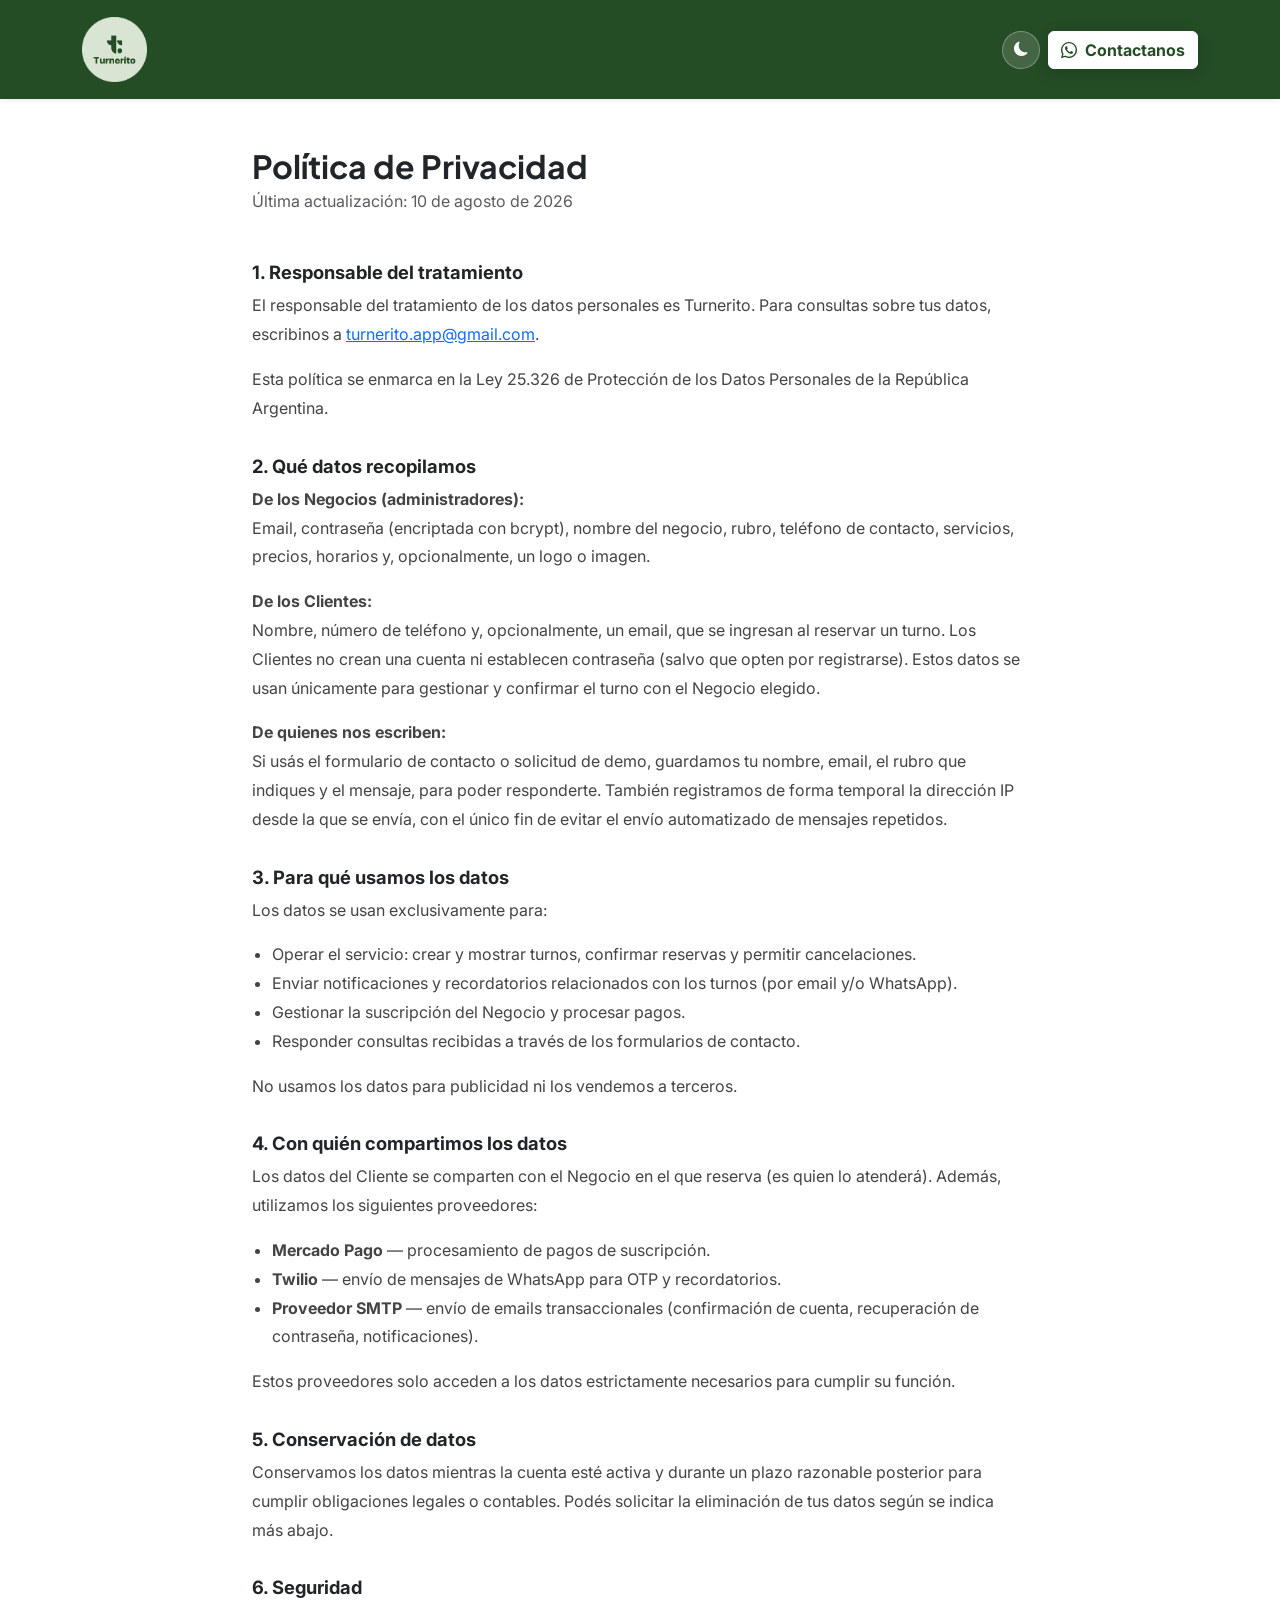
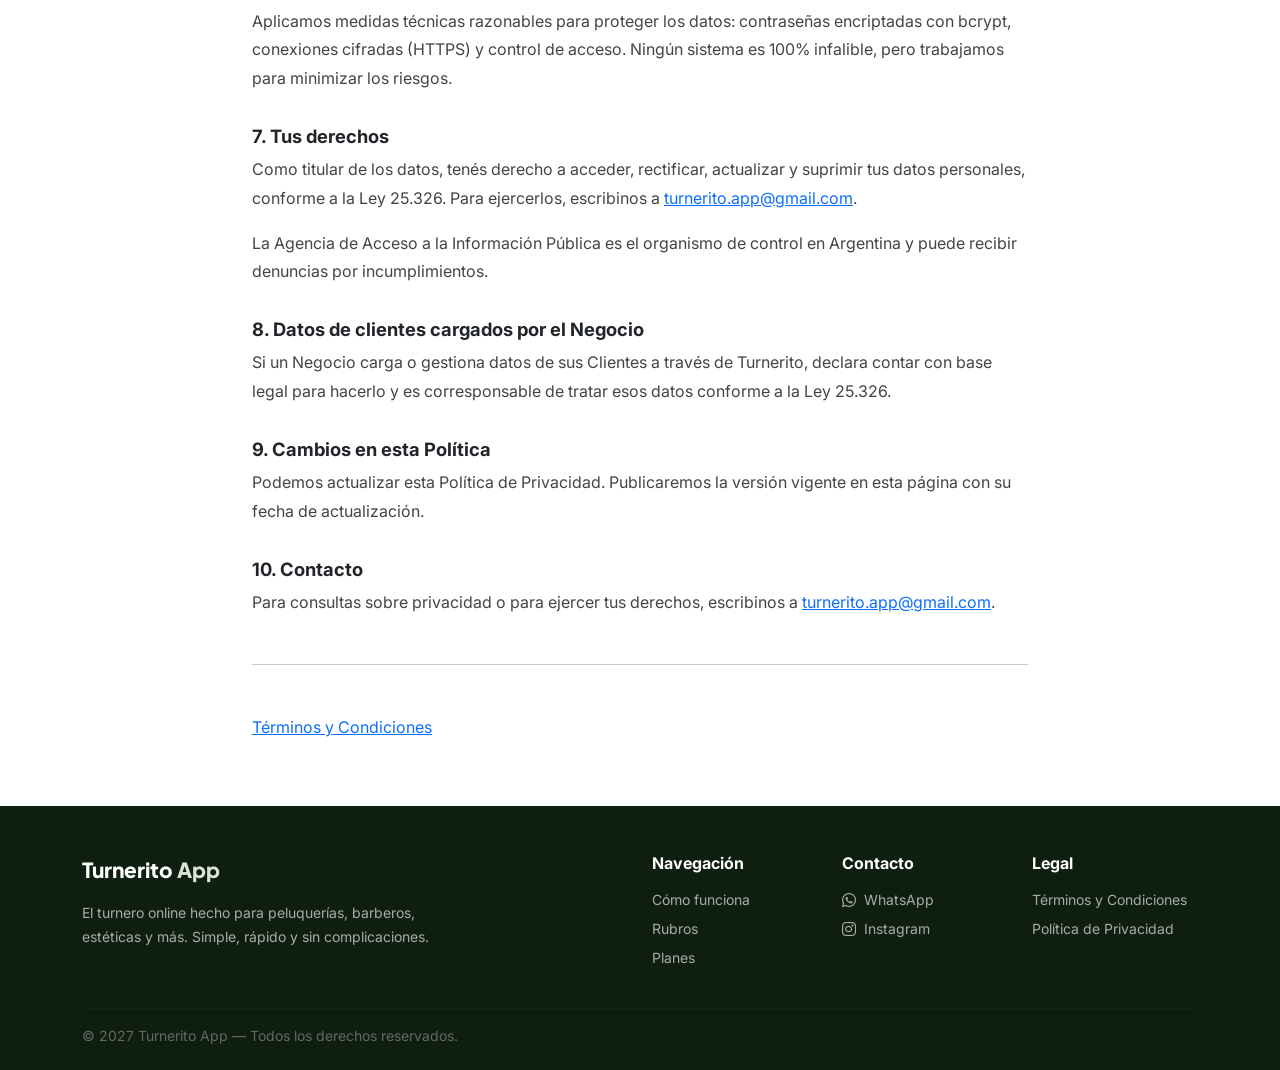
==== privacidad.html @ 72958092 "feat: add Términos y Condiciones and Política de Privacidad pages - Create terminos.html (/terminos)" ====
<!DOCTYPE html>
<html lang="es">

<head>
    <!-- Google Analytics -->
    <script async src="https://www.googletagmanager.com/gtag/js?id=G-C1MW4RNTQC"></script>
    <script>
      window.dataLayer = window.dataLayer || [];
      function gtag(){dataLayer.push(arguments);}
      gtag('js', new Date());
      gtag('config', 'G-C1MW4RNTQC');
    </script>

    <meta charset="UTF-8">
    <script>!function(){var t=localStorage.getItem('landing-theme')||(window.matchMedia('(prefers-color-scheme: dark)').matches?'dark':'light');document.documentElement.setAttribute('data-bs-theme',t);}();</script>
    <meta name="viewport" content="width=device-width, initial-scale=1.0">
    <title>Política de Privacidad — Turnerito App</title>

    <meta name="description" content="Política de Privacidad de Turnerito App.">
    <meta name="robots" content="noindex, follow">

    <!-- Favicon -->
    <link rel="icon" type="image/x-icon" href="img/isologotipo_circular.ico">
    <link rel="shortcut icon" type="image/x-icon" href="img/isologotipo_circular.ico">

    <!-- Fuentes -->
    <link rel="preconnect" href="https://fonts.googleapis.com">
    <link rel="preconnect" href="https://fonts.gstatic.com" crossorigin>
    <link href="https://fonts.googleapis.com/css2?family=Inter:wght@300;400;500;600;700;800&family=Plus+Jakarta+Sans:wght@700;800;900&display=swap" rel="stylesheet">

    <!-- Dark mode -->
    <link rel="stylesheet" href="css/dark-mode.css">

    <!-- Bootstrap 5 -->
    <link href="https://cdn.jsdelivr.net/npm/bootstrap@5.3.3/dist/css/bootstrap.min.css" rel="stylesheet" integrity="sha384-QWTKZyjpPEjISv5WaRU9OFeRpok6YctnYmDr5pNlyT2bRjXh0JMhjY6hW+ALEwIH" crossorigin="anonymous">
    <!-- Bootstrap Icons -->
    <link rel="stylesheet" href="https://cdn.jsdelivr.net/npm/bootstrap-icons@1.11.3/font/bootstrap-icons.min.css">

    <style>
        :root {
            --turnerito-rich-black: #0D0D0D;
            --turnerito-bangladesh-green: #1a3a1b;
            --turnerito-mountain-meadow: #244C25;
            --turnerito-accent: #3a8a3b;
            --turnerito-caribbean-green: #D8E5D2;
            --turnerito-anti-flash-white: #F0F2F5;
            --turnerito-pine: #061816;
            --turnerito-basil: #164B43;
            --bs-body-font-family: "Inter", sans-serif;
            --font-display: "Plus Jakarta Sans", "Inter", sans-serif;
        }

        body {
            font-family: "Inter", sans-serif;
        }

        .navbar {
            background-color: var(--turnerito-mountain-meadow) !important;
        }

        .navbar-brand img {
            height: 65px;
            width: auto;
            object-fit: contain;
        }

        .legal-content h2 {
            font-size: 1.15rem;
            font-weight: 700;
            margin-top: 2rem;
            margin-bottom: 0.5rem;
        }

        .legal-content p,
        .legal-content li {
            line-height: 1.8;
            color: #444;
        }

        [data-bs-theme="dark"] .legal-content p,
        [data-bs-theme="dark"] .legal-content li {
            color: #94a3b8;
        }

        .legal-content ul {
            padding-left: 1.25rem;
        }

        .dark-mode-toggle {
            background: rgba(255,255,255,0.15);
            border: 1px solid rgba(255,255,255,0.3);
            border-radius: 50%;
            width: 38px;
            height: 38px;
            display: flex;
            align-items: center;
            justify-content: center;
            cursor: pointer;
            color: white;
            font-size: 0.9rem;
            transition: background 0.2s;
        }
        .dark-mode-toggle:hover {
            background: rgba(255,255,255,0.25);
        }
    </style>
</head>

<body>

<!-- Navbar -->
<nav class="navbar navbar-expand-lg navbar-dark shadow-sm sticky-top">
    <div class="container py-1">
        <a class="navbar-brand d-flex align-items-center" href="/">
            <img src="img/isologotipo_completo_circular_positivo.png.png" alt="Turnerito App">
        </a>
        <div class="d-flex align-items-center gap-2">
            <button class="dark-mode-toggle" aria-label="Cambiar tema" title="Cambiar tema">
              <i class="bi bi-moon-fill"></i>
            </button>
            <a href="https://wa.me/5493515303017?text=Hola!%20Quiero%20saber%20m%C3%A1s%20sobre%20Turnerito%20%F0%9F%93%85"
               class="btn fw-bold d-none d-sm-inline-flex"
               style="background-color: white; color: var(--turnerito-mountain-meadow); border-color: white; box-shadow: 0 4px 15px rgba(0,0,0,0.15);"
               target="_blank">
                <i class="bi bi-whatsapp me-2"></i> Contactanos
            </a>
        </div>
    </div>
</nav>

<!-- Contenido -->
<main class="py-5">
    <div class="container" style="max-width: 800px;">

        <h1 class="fw-bold mb-1" style="font-family: var(--font-display); font-size: 2rem;">Política de Privacidad</h1>
        <p class="text-muted mb-5">Última actualización: 10 de agosto de 2026</p>

        <div class="legal-content">

            <h2>1. Responsable del tratamiento</h2>
            <p>El responsable del tratamiento de los datos personales es Turnerito. Para consultas sobre tus datos, escribinos a <a href="mailto:turnerito.app@gmail.com">turnerito.app@gmail.com</a>.</p>
            <p>Esta política se enmarca en la Ley 25.326 de Protección de los Datos Personales de la República Argentina.</p>

            <h2>2. Qué datos recopilamos</h2>

            <p><strong>De los Negocios (administradores):</strong><br>
            Email, contraseña (encriptada con bcrypt), nombre del negocio, rubro, teléfono de contacto, servicios, precios, horarios y, opcionalmente, un logo o imagen.</p>

            <p><strong>De los Clientes:</strong><br>
            Nombre, número de teléfono y, opcionalmente, un email, que se ingresan al reservar un turno. Los Clientes no crean una cuenta ni establecen contraseña (salvo que opten por registrarse). Estos datos se usan únicamente para gestionar y confirmar el turno con el Negocio elegido.</p>

            <p><strong>De quienes nos escriben:</strong><br>
            Si usás el formulario de contacto o solicitud de demo, guardamos tu nombre, email, el rubro que indiques y el mensaje, para poder responderte. También registramos de forma temporal la dirección IP desde la que se envía, con el único fin de evitar el envío automatizado de mensajes repetidos.</p>

            <h2>3. Para qué usamos los datos</h2>
            <p>Los datos se usan exclusivamente para:</p>
            <ul>
                <li>Operar el servicio: crear y mostrar turnos, confirmar reservas y permitir cancelaciones.</li>
                <li>Enviar notificaciones y recordatorios relacionados con los turnos (por email y/o WhatsApp).</li>
                <li>Gestionar la suscripción del Negocio y procesar pagos.</li>
                <li>Responder consultas recibidas a través de los formularios de contacto.</li>
            </ul>
            <p>No usamos los datos para publicidad ni los vendemos a terceros.</p>

            <h2>4. Con quién compartimos los datos</h2>
            <p>Los datos del Cliente se comparten con el Negocio en el que reserva (es quien lo atenderá). Además, utilizamos los siguientes proveedores:</p>
            <ul>
                <li><strong>Mercado Pago</strong> — procesamiento de pagos de suscripción.</li>
                <li><strong>Twilio</strong> — envío de mensajes de WhatsApp para OTP y recordatorios.</li>
                <li><strong>Proveedor SMTP</strong> — envío de emails transaccionales (confirmación de cuenta, recuperación de contraseña, notificaciones).</li>
            </ul>
            <p>Estos proveedores solo acceden a los datos estrictamente necesarios para cumplir su función.</p>

            <h2>5. Conservación de datos</h2>
            <p>Conservamos los datos mientras la cuenta esté activa y durante un plazo razonable posterior para cumplir obligaciones legales o contables. Podés solicitar la eliminación de tus datos según se indica más abajo.</p>

            <h2>6. Seguridad</h2>
            <p>Aplicamos medidas técnicas razonables para proteger los datos: contraseñas encriptadas con bcrypt, conexiones cifradas (HTTPS) y control de acceso. Ningún sistema es 100% infalible, pero trabajamos para minimizar los riesgos.</p>

            <h2>7. Tus derechos</h2>
            <p>Como titular de los datos, tenés derecho a acceder, rectificar, actualizar y suprimir tus datos personales, conforme a la Ley 25.326. Para ejercerlos, escribinos a <a href="mailto:turnerito.app@gmail.com">turnerito.app@gmail.com</a>.</p>
            <p>La Agencia de Acceso a la Información Pública es el organismo de control en Argentina y puede recibir denuncias por incumplimientos.</p>

            <h2>8. Datos de clientes cargados por el Negocio</h2>
            <p>Si un Negocio carga o gestiona datos de sus Clientes a través de Turnerito, declara contar con base legal para hacerlo y es corresponsable de tratar esos datos conforme a la Ley 25.326.</p>

            <h2>9. Cambios en esta Política</h2>
            <p>Podemos actualizar esta Política de Privacidad. Publicaremos la versión vigente en esta página con su fecha de actualización.</p>

            <h2>10. Contacto</h2>
            <p>Para consultas sobre privacidad o para ejercer tus derechos, escribinos a <a href="mailto:turnerito.app@gmail.com">turnerito.app@gmail.com</a>.</p>

            <hr class="my-5">
            <p><a href="/terminos">Términos y Condiciones</a></p>

        </div>
    </div>
</main>

<!-- Footer -->
<footer style="background-color: #0e1f0f; color: #aaa;" class="pt-5 pb-4 mt-0">
    <div class="container">
        <div class="row g-4 mb-4">
            <div class="col-lg-4">
                <div class="mb-3">
                    <span style="font-family: var(--font-display); font-size: 1.3rem; font-weight: 800; color: white;">Turnerito <span style="color: var(--turnerito-caribbean-green);">App</span></span>
                </div>
                <p class="small" style="color: #aaa; line-height: 1.7;">El turnero online hecho para peluquerías, barberos, estéticas y más. Simple, rápido y sin complicaciones.</p>
            </div>
            <div class="col-6 col-lg-2 offset-lg-2">
                <h6 class="fw-bold mb-3" style="color: white;">Navegación</h6>
                <ul class="list-unstyled small">
                    <li class="mb-2"><a href="/#como-funciona" style="color: #aaa; text-decoration: none;">Cómo funciona</a></li>
                    <li class="mb-2"><a href="/#para-quien" style="color: #aaa; text-decoration: none;">Rubros</a></li>
                    <li class="mb-2"><a href="/#planes" style="color: #aaa; text-decoration: none;">Planes</a></li>
                </ul>
            </div>
            <div class="col-6 col-lg-2">
                <h6 class="fw-bold mb-3" style="color: white;">Contacto</h6>
                <ul class="list-unstyled small">
                    <li class="mb-2">
                        <a href="https://wa.me/5493515303017" target="_blank" style="color: #aaa; text-decoration: none;">
                            <i class="bi bi-whatsapp me-1"></i> WhatsApp
                        </a>
                    </li>
                    <li class="mb-2">
                        <a href="https://www.instagram.com/turnerito.app" target="_blank" style="color: #aaa; text-decoration: none;">
                            <i class="bi bi-instagram me-1"></i> Instagram
                        </a>
                    </li>
                </ul>
            </div>
            <div class="col-6 col-lg-2">
                <h6 class="fw-bold mb-3" style="color: white;">Legal</h6>
                <ul class="list-unstyled small">
                    <li class="mb-2"><a href="/terminos" style="color: #aaa; text-decoration: none;">Términos y Condiciones</a></li>
                    <li class="mb-2"><a href="/privacidad" style="color: #aaa; text-decoration: none;">Política de Privacidad</a></li>
                </ul>
            </div>
        </div>
        <hr style="border-color: rgba(255,255,255,0.1);">
        <div class="d-flex flex-column flex-md-row justify-content-between align-items-center small" style="color: #666;">
            <span>&copy; 2027 Turnerito App &mdash; Todos los derechos reservados.</span>
        </div>
    </div>
</footer>

<!-- Bootstrap JS -->
<script src="https://cdn.jsdelivr.net/npm/bootstrap@5.3.3/dist/js/bootstrap.bundle.min.js" crossorigin="anonymous"></script>
<script src="js/dark-mode.js"></script>

</body>
</html>
---- css/dark-mode.css ----
/* ============================================================
   TURNERITO APP — DARK MODE
   Activado con: <html data-bs-theme="dark">
   ============================================================ */

/* ── 1. Variables CSS ───────────────────────────────────────── */
[data-bs-theme="dark"] {
  --turnerito-rich-black:        #f1f5f9;
  --turnerito-anti-flash-white:  #0f172a;
  --turnerito-caribbean-green:   #334155;
  --dm-body-bg:                  #0f172a;
  --dm-surface:                  #1e293b;
  --dm-surface-2:                #243447;
  --dm-border:                   #334155;
  --dm-text-primary:             #f1f5f9;
  --dm-text-muted:               #94a3b8;
  --dm-accent:                   #6ee7b7;
  --dm-accent-hover:             #86efac;
}

/* ── 2. Base ────────────────────────────────────────────────── */
[data-bs-theme="dark"] body {
  background-color: #0f172a !important;
  color: #f1f5f9 !important;
}

[data-bs-theme="dark"] h1,
[data-bs-theme="dark"] h2,
[data-bs-theme="dark"] h3,
[data-bs-theme="dark"] h4,
[data-bs-theme="dark"] h5,
[data-bs-theme="dark"] h6 { color: #f1f5f9 !important; }

[data-bs-theme="dark"] p   { color: #94a3b8 !important; }
[data-bs-theme="dark"] li  { color: #94a3b8 !important; }
[data-bs-theme="dark"] span { color: inherit; }

[data-bs-theme="dark"] hr {
  border-color: #334155 !important;
  opacity: 1;
}

/* ── 3. Links ───────────────────────────────────────────────── */
[data-bs-theme="dark"] a:not(.btn):not(.nav-link):not([class*="btn-"]):not(.whatsapp-float):not(.pricing-btn):not(.btn-cta):not(.navbar-brand) {
  color: #6ee7b7 !important;
}
[data-bs-theme="dark"] a:not(.btn):not(.nav-link):not([class*="btn-"]):not(.whatsapp-float):not(.pricing-btn):not(.btn-cta):not(.navbar-brand):hover {
  color: #86efac !important;
}

/* ── 4. Navbar ──────────────────────────────────────────────── */
[data-bs-theme="dark"] .navbar {
  background-color: #1e293b !important;
  border-bottom: 1px solid #334155;
}
[data-bs-theme="dark"] .navbar-brand,
[data-bs-theme="dark"] .nav-link { color: #f1f5f9 !important; }

/* ── 5. Secciones bg-light / bg-white ──────────────────────── */
[data-bs-theme="dark"] .bg-light,
[data-bs-theme="dark"] .bg-white {
  background-color: #1e293b !important;
}

/* Sección con style inline background:#fff */
[data-bs-theme="dark"] section[style*="background"] {
  background: #1e293b !important;
}

/* Hero */
[data-bs-theme="dark"] .hero-section {
  background: linear-gradient(135deg, #0f172a 0%, #1e293b 100%) !important;
}

/* final-cta usa la variable --turnerito-anti-flash-white que ya se sobreescribió,
   pero forzamos por si el valor se resuelve antes */
[data-bs-theme="dark"] .final-cta {
  background: #0f172a !important;
}

/* ── 6. Cards genéricas ─────────────────────────────────────── */
[data-bs-theme="dark"] .card,
[data-bs-theme="dark"] [class*="-card"] {
  background-color: #1e293b !important;
  border-color: #334155 !important;
  color: #f1f5f9 !important;
}
[data-bs-theme="dark"] .card-header,
[data-bs-theme="dark"] .card-footer {
  background-color: #243447 !important;
  border-color: #334155 !important;
}

/* ── 7. Benefit / Use-case / Step / Profession / Pricing cards ─ */
[data-bs-theme="dark"] .benefit-card,
[data-bs-theme="dark"] .use-case-card,
[data-bs-theme="dark"] .step-card,
[data-bs-theme="dark"] .profession-card,
[data-bs-theme="dark"] .pricing-card {
  background: #1e293b !important;
  border-color: #334155 !important;
  color: #f1f5f9 !important;
}

[data-bs-theme="dark"] .benefit-title,
[data-bs-theme="dark"] .use-case-title,
[data-bs-theme="dark"] .step-title,
[data-bs-theme="dark"] .pricing-title { color: #f1f5f9 !important; }

[data-bs-theme="dark"] .benefit-description,
[data-bs-theme="dark"] .use-case-desc,
[data-bs-theme="dark"] .step-description,
[data-bs-theme="dark"] .pricing-subtitle,
[data-bs-theme="dark"] .price-period    { color: #94a3b8 !important; }

[data-bs-theme="dark"] .use-case-list li { color: #94a3b8 !important; }

[data-bs-theme="dark"] .pricing-features .feature       { color: #cbd5e1 !important; border-bottom-color: #334155 !important; }
[data-bs-theme="dark"] .pricing-features .feature-disabled { color: #64748b !important; border-bottom-color: #334155 !important; }

/* Featured pricing card */
[data-bs-theme="dark"] .pricing-card.featured {
  border-color: #6ee7b7 !important;
}

/* ── 8. Feature bubbles ─────────────────────────────────────── */
[data-bs-theme="dark"] .feature-bubble {
  background: #1e293b !important;
  border-color: #334155 !important;
  box-shadow: 0 8px 25px rgba(0,0,0,0.4) !important;
}
[data-bs-theme="dark"] .text-mini { color: #f1f5f9 !important; }

/* ── 9. Feature badges (management section) ─────────────────── */
[data-bs-theme="dark"] .feature-badge {
  background: #1e293b !important;
  border-color: #334155 !important;
  color: #f1f5f9 !important;
}

/* ── 10. Mini calendar / payment / whatsapp previews ────────── */
[data-bs-theme="dark"] .calendar-day {
  background: #334155 !important;
}
[data-bs-theme="dark"] .calendar-day.active { background: #244C25 !important; }
[data-bs-theme="dark"] .calendar-day.booked { background: #334155 !important; }

[data-bs-theme="dark"] .payment-card {
  background: #243447 !important;
  border-color: #475569 !important;
}
[data-bs-theme="dark"] .payment-brand { color: #94a3b8 !important; }

[data-bs-theme="dark"] .whatsapp-message {
  background: #1a4a2e !important;
  box-shadow: 0 2px 5px rgba(0,0,0,0.3) !important;
}
[data-bs-theme="dark"] .message-text { color: #f1f5f9 !important; }
[data-bs-theme="dark"] .message-time { color: #94a3b8 !important; }

/* ── 11. Link preview (step card) ──────────────────────────── */
[data-bs-theme="dark"] .link-preview {
  background: #243447 !important;
  border-color: #6ee7b7 !important;
}
[data-bs-theme="dark"] .link-text { color: #6ee7b7 !important; }

/* ── 12. Feature items (management list) ────────────────────── */
[data-bs-theme="dark"] .feature-item {
  background: rgba(255,255,255,0.05) !important;
}
[data-bs-theme="dark"] .feature-item:hover {
  background: rgba(255,255,255,0.08) !important;
}
[data-bs-theme="dark"] .feature-content h5 { color: #f1f5f9 !important; }
[data-bs-theme="dark"] .feature-content p   { color: #94a3b8 !important; }

/* ── 13. Screenshots section tab content ───────────────────── */
[data-bs-theme="dark"] .tab-content.bg-light {
  background-color: #243447 !important;
  border-color: #334155 !important;
}

/* ── 14. Screenshots nav pills ─────────────────────────────── */
[data-bs-theme="dark"] .screenshots-section .nav-pills .nav-link {
  color: #94a3b8 !important;
}
[data-bs-theme="dark"] .screenshots-section .nav-pills .nav-link.active {
  background-color: #244C25 !important;
  color: white !important;
}
[data-bs-theme="dark"] .screenshots-section .nav-pills .nav-link:hover:not(.active) {
  background-color: rgba(110,231,183,0.08) !important;
  border-color: #6ee7b7 !important;
  color: #6ee7b7 !important;
}

/* ── 15. Text utilities ─────────────────────────────────────── */
[data-bs-theme="dark"] .text-dark   { color: #f1f5f9 !important; }
[data-bs-theme="dark"] .text-muted  { color: #94a3b8 !important; }
[data-bs-theme="dark"] .text-primary { color: #6ee7b7 !important; }

/* ── 16. Section title / subtitle ──────────────────────────── */
[data-bs-theme="dark"] .section-title   { color: #f1f5f9 !important; }
[data-bs-theme="dark"] .section-subtitle { color: #94a3b8 !important; }

/* ── 17. Hero copy ──────────────────────────────────────────── */
[data-bs-theme="dark"] .hero-title    { color: #f1f5f9 !important; }
[data-bs-theme="dark"] .hero-subtitle { color: #94a3b8 !important; }

/* btn-hero-secondary outline button */
[data-bs-theme="dark"] .btn-hero-secondary {
  border-color: #6ee7b7 !important;
  color: #6ee7b7 !important;
}
[data-bs-theme="dark"] .btn-hero-secondary:hover {
  background-color: #6ee7b7 !important;
  color: #0f172a !important;
}

/* ── 18. CTA section ────────────────────────────────────────── */
[data-bs-theme="dark"] .cta-title    { color: #f1f5f9 !important; }
[data-bs-theme="dark"] .cta-subtitle { color: #94a3b8 !important; }
[data-bs-theme="dark"] .cta-trust-items { color: #94a3b8 !important; }
[data-bs-theme="dark"] .cta-trust-items span { color: #94a3b8 !important; }

/* ── 19. Borders / shadows ──────────────────────────────────── */
[data-bs-theme="dark"] .border       { border-color: #334155 !important; }
[data-bs-theme="dark"] .border-top   { border-top-color: #334155 !important; }
[data-bs-theme="dark"] .border-bottom { border-bottom-color: #334155 !important; }

[data-bs-theme="dark"] .shadow,
[data-bs-theme="dark"] .shadow-sm,
[data-bs-theme="dark"] .shadow-lg {
  box-shadow: 0 4px 20px rgba(0,0,0,0.5) !important;
}

/* ── 20. Images — subtle opacity ────────────────────────────── */
[data-bs-theme="dark"] .hero-image,
[data-bs-theme="dark"] .management-image,
[data-bs-theme="dark"] .tab-content img {
  opacity: 0.92;
}

/* ── 21. Dark mode toggle button ────────────────────────────── */
.dark-mode-toggle {
  background: transparent;
  border: 1px solid rgba(255,255,255,0.3);
  color: inherit;
  border-radius: 8px;
  padding: 6px 10px;
  cursor: pointer;
  line-height: 1;
  font-size: 1rem;
  transition: background 0.2s, border-color 0.2s;
}
.dark-mode-toggle:hover {
  background: rgba(255,255,255,0.1);
  border-color: rgba(255,255,255,0.5);
}

/* Profession card h3 text */
[data-bs-theme="dark"] .profession-card h3 { color: #f1f5f9 !important; }

/* Use-case tag in dark */
[data-bs-theme="dark"] .use-case-tag {
  background: rgba(110,231,183,0.12) !important;
  color: #6ee7b7 !important;
}
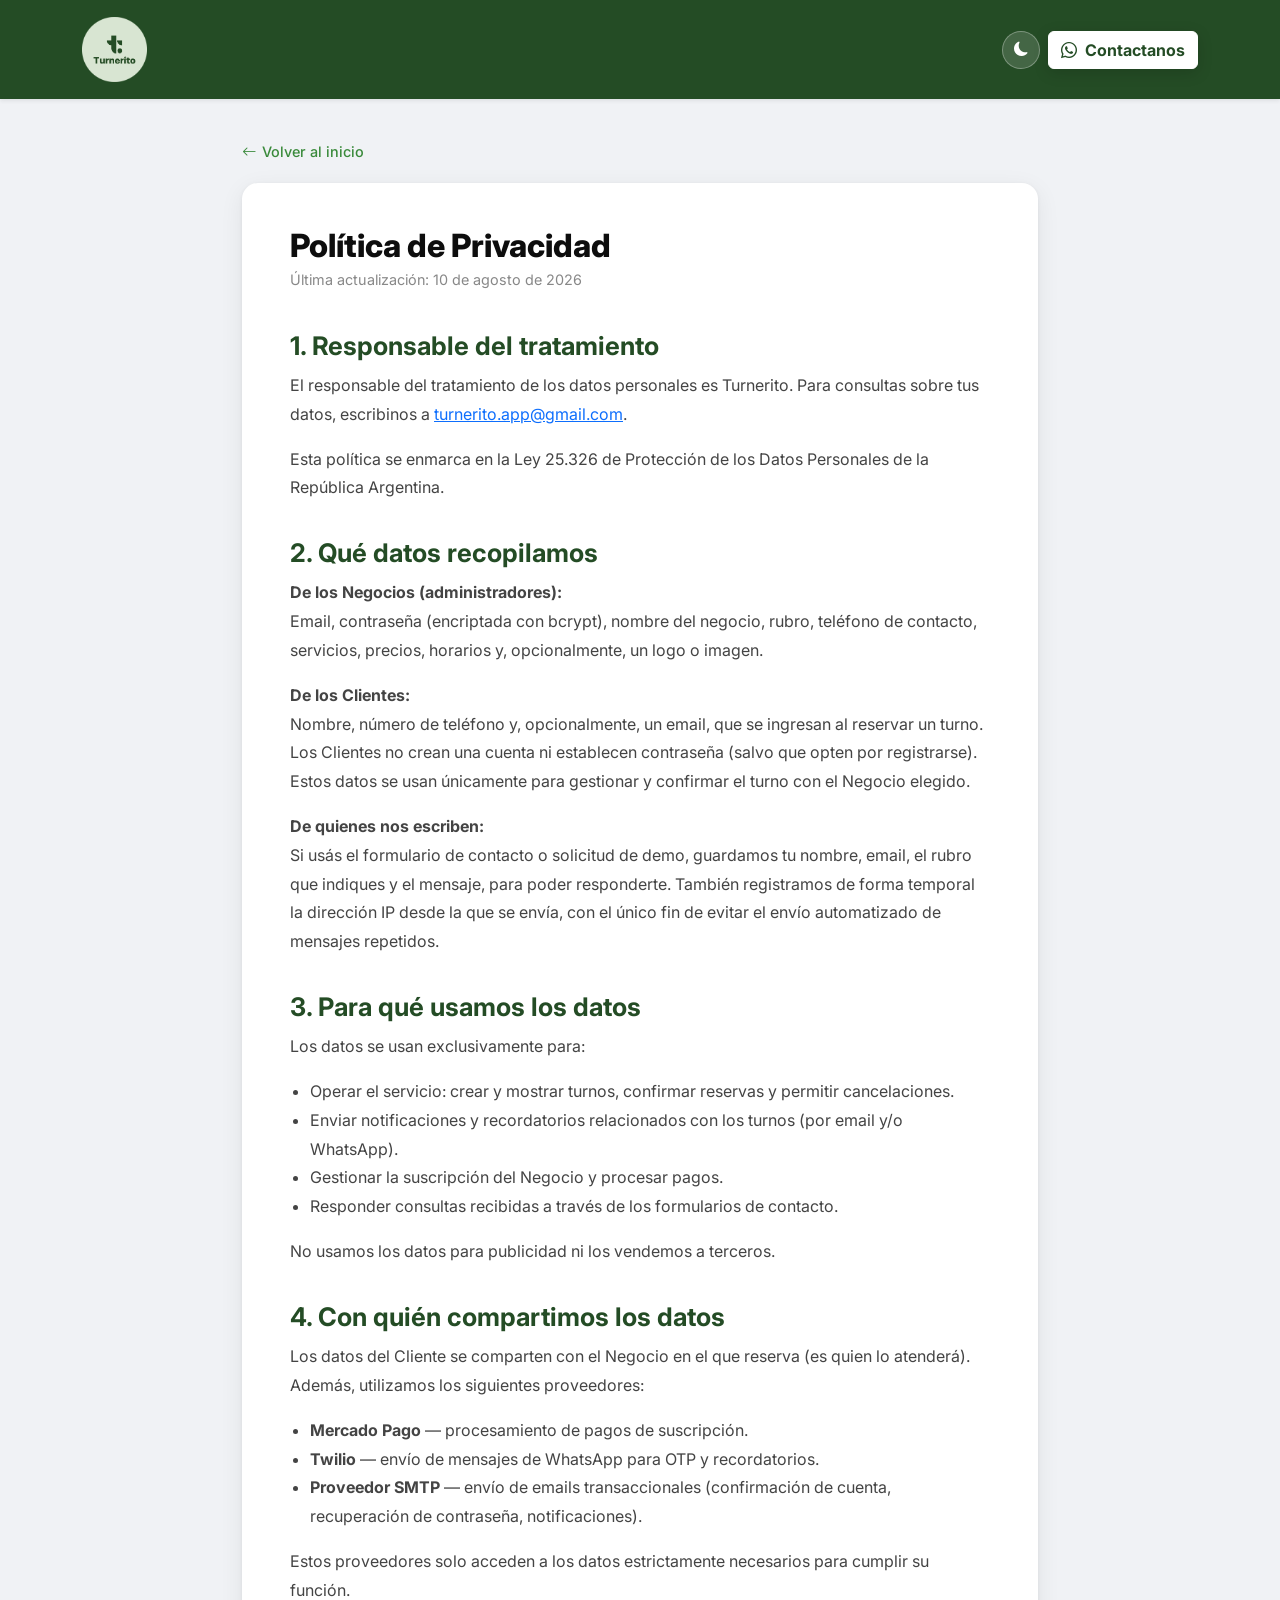
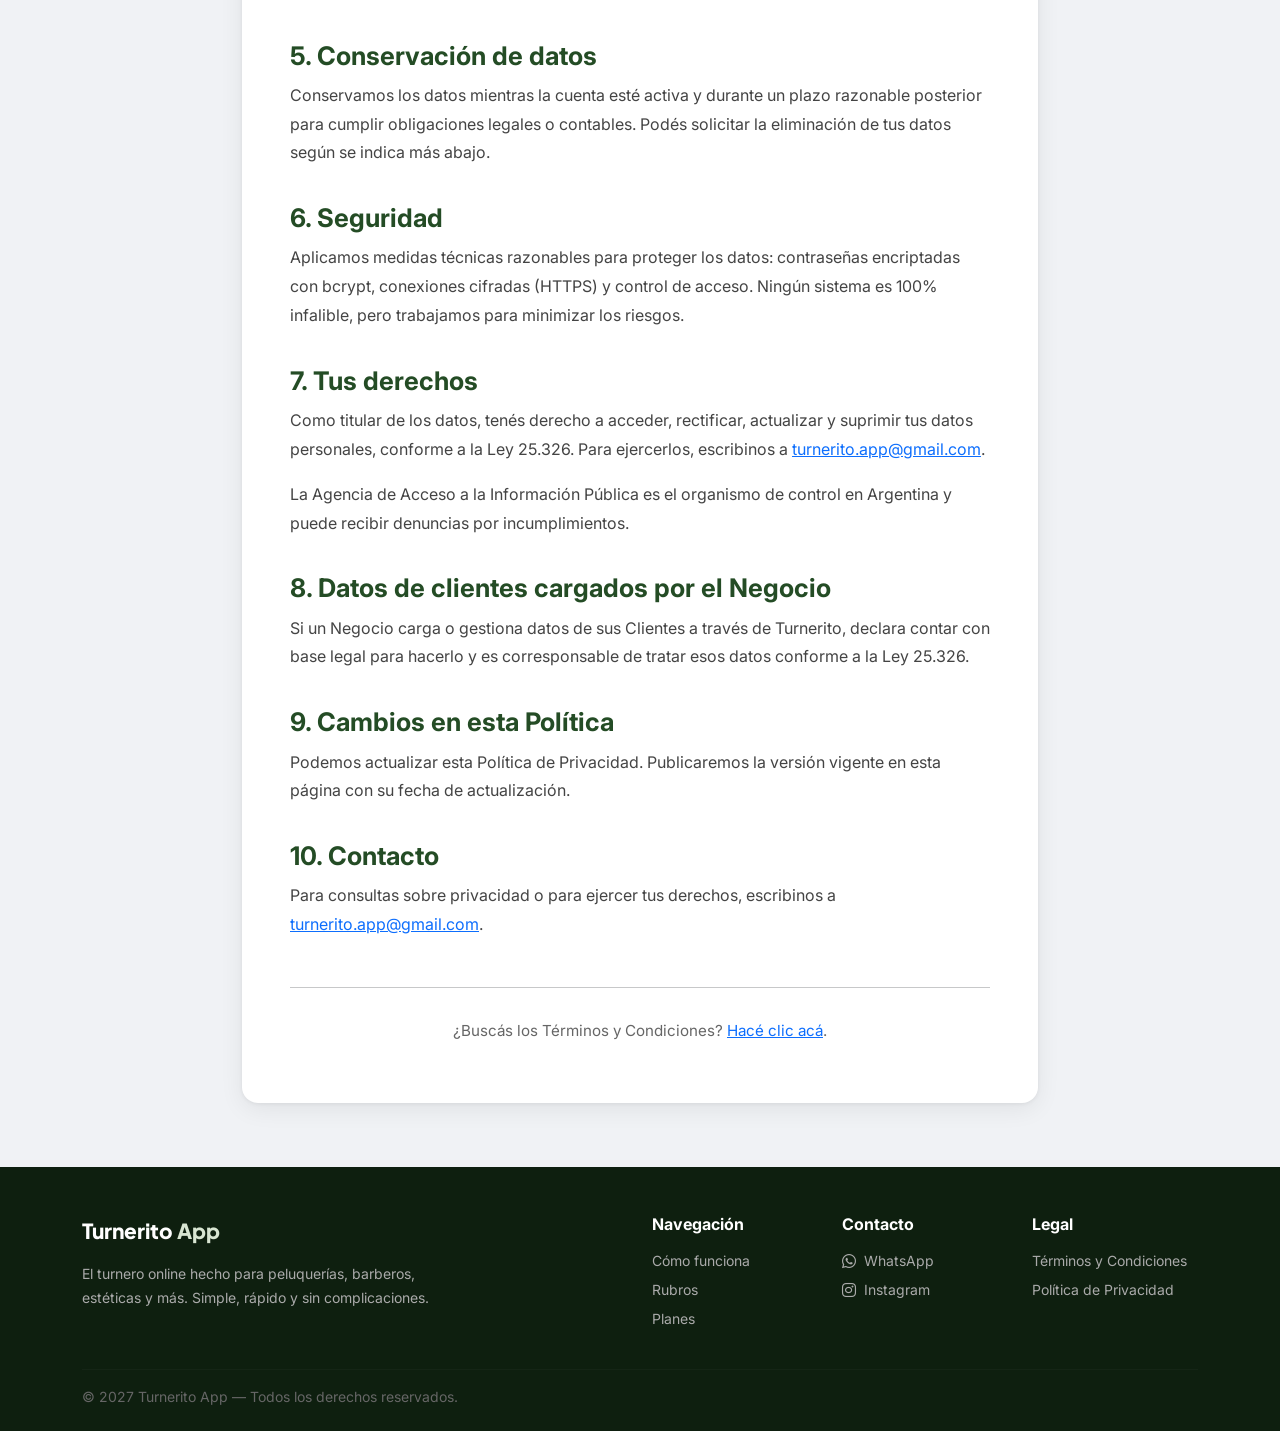
==== commit e9d11b70: "style: redesign legal pages with card layout matching app style" ====
--- a/privacidad.html
+++ b/privacidad.html
@@ -64,11 +64,51 @@
             object-fit: contain;
         }
 
+        .legal-page-bg {
+            background-color: #f0f2f5;
+            min-height: 100vh;
+            padding: 2.5rem 0 4rem;
+        }
+
+        .back-link {
+            display: inline-flex;
+            align-items: center;
+            gap: 0.35rem;
+            color: var(--turnerito-accent);
+            text-decoration: none;
+            font-size: 0.9rem;
+            font-weight: 500;
+            margin-bottom: 1.25rem;
+            transition: gap 0.2s;
+        }
+        .back-link:hover { gap: 0.55rem; color: var(--turnerito-mountain-meadow); }
+
+        .legal-card {
+            background: #ffffff;
+            border-radius: 16px;
+            box-shadow: 0 1px 4px rgba(0,0,0,0.06), 0 6px 24px rgba(0,0,0,0.07);
+            padding: 2.75rem 3rem;
+        }
+
+        .legal-card h1 {
+            font-size: 2rem;
+            font-weight: 800;
+            color: #0d0d0d;
+            margin-bottom: 0.25rem;
+        }
+
+        .legal-card .legal-date {
+            color: #888;
+            font-size: 0.9rem;
+            margin-bottom: 2.5rem;
+        }
+
         .legal-content h2 {
-            font-size: 1.15rem;
+            font-size: 1.6rem;
             font-weight: 700;
-            margin-top: 2rem;
-            margin-bottom: 0.5rem;
+            color: var(--turnerito-mountain-meadow);
+            margin-top: 2.25rem;
+            margin-bottom: 0.6rem;
         }
 
         .legal-content p,
@@ -77,14 +117,28 @@
             color: #444;
         }
 
-        [data-bs-theme="dark"] .legal-content p,
-        [data-bs-theme="dark"] .legal-content li {
-            color: #94a3b8;
-        }
-
         .legal-content ul {
             padding-left: 1.25rem;
         }
+
+        .legal-crosslink {
+            text-align: center;
+            padding-top: 0.5rem;
+            color: #666;
+            font-size: 0.95rem;
+        }
+
+        /* Dark mode overrides for the card */
+        [data-bs-theme="dark"] .legal-page-bg  { background-color: #0f172a; }
+        [data-bs-theme="dark"] .legal-card      { background: #1e293b; box-shadow: 0 1px 4px rgba(0,0,0,0.3), 0 6px 24px rgba(0,0,0,0.3); }
+        [data-bs-theme="dark"] .legal-card h1   { color: #f1f5f9; }
+        [data-bs-theme="dark"] .legal-card .legal-date { color: #64748b; }
+        [data-bs-theme="dark"] .legal-content h2 { color: #6ee7b7; }
+        [data-bs-theme="dark"] .legal-content p,
+        [data-bs-theme="dark"] .legal-content li { color: #94a3b8; }
+        [data-bs-theme="dark"] .legal-crosslink  { color: #64748b; }
+        [data-bs-theme="dark"] .back-link        { color: #6ee7b7; }
+        [data-bs-theme="dark"] .back-link:hover  { color: #86efac; }
 
         .dark-mode-toggle {
             background: rgba(255,255,255,0.15);
@@ -102,6 +156,11 @@
         }
         .dark-mode-toggle:hover {
             background: rgba(255,255,255,0.25);
+        }
+
+        @media (max-width: 600px) {
+            .legal-card { padding: 1.75rem 1.25rem; }
+            .legal-content h2 { font-size: 1.25rem; }
         }
     </style>
 </head>
@@ -129,11 +188,15 @@
 </nav>
 
 <!-- Contenido -->
-<main class="py-5">
-    <div class="container" style="max-width: 800px;">
-
-        <h1 class="fw-bold mb-1" style="font-family: var(--font-display); font-size: 2rem;">Política de Privacidad</h1>
-        <p class="text-muted mb-5">Última actualización: 10 de agosto de 2026</p>
+<main class="legal-page-bg">
+    <div class="container" style="max-width: 820px;">
+
+        <a href="/" class="back-link"><i class="bi bi-arrow-left"></i> Volver al inicio</a>
+
+        <div class="legal-card">
+
+        <h1>Política de Privacidad</h1>
+        <p class="legal-date">Última actualización: 10 de agosto de 2026</p>
 
         <div class="legal-content">
 
@@ -190,10 +253,12 @@
             <h2>10. Contacto</h2>
             <p>Para consultas sobre privacidad o para ejercer tus derechos, escribinos a <a href="mailto:turnerito.app@gmail.com">turnerito.app@gmail.com</a>.</p>
 
-            <hr class="my-5">
-            <p><a href="/terminos">Términos y Condiciones</a></p>
-
         </div>
+
+        <hr class="mt-5 mb-4">
+        <p class="legal-crosslink">¿Buscás los Términos y Condiciones? <a href="/terminos">Hacé clic acá</a>.</p>
+
+        </div><!-- /.legal-card -->
     </div>
 </main>
 
--- a/css/dark-mode.css
+++ b/css/dark-mode.css
@@ -267,3 +267,16 @@
   background: rgba(110,231,183,0.12) !important;
   color: #6ee7b7 !important;
 }
+
+/* ── 22. Footer ─────────────────────────────────────────────── */
+/* Los colores del footer son inline styles, se necesita !important para pisar */
+[data-bs-theme="dark"] footer {
+  background-color: #0f172a !important;
+  border-top: 1px solid #334155;
+}
+[data-bs-theme="dark"] footer h6    { color: #f1f5f9 !important; }
+[data-bs-theme="dark"] footer p     { color: #94a3b8 !important; }
+[data-bs-theme="dark"] footer a     { color: #94a3b8 !important; }
+[data-bs-theme="dark"] footer a:hover { color: #6ee7b7 !important; }
+[data-bs-theme="dark"] footer span  { color: #475569 !important; }
+[data-bs-theme="dark"] footer hr    { border-color: #1e293b !important; opacity: 1; }
